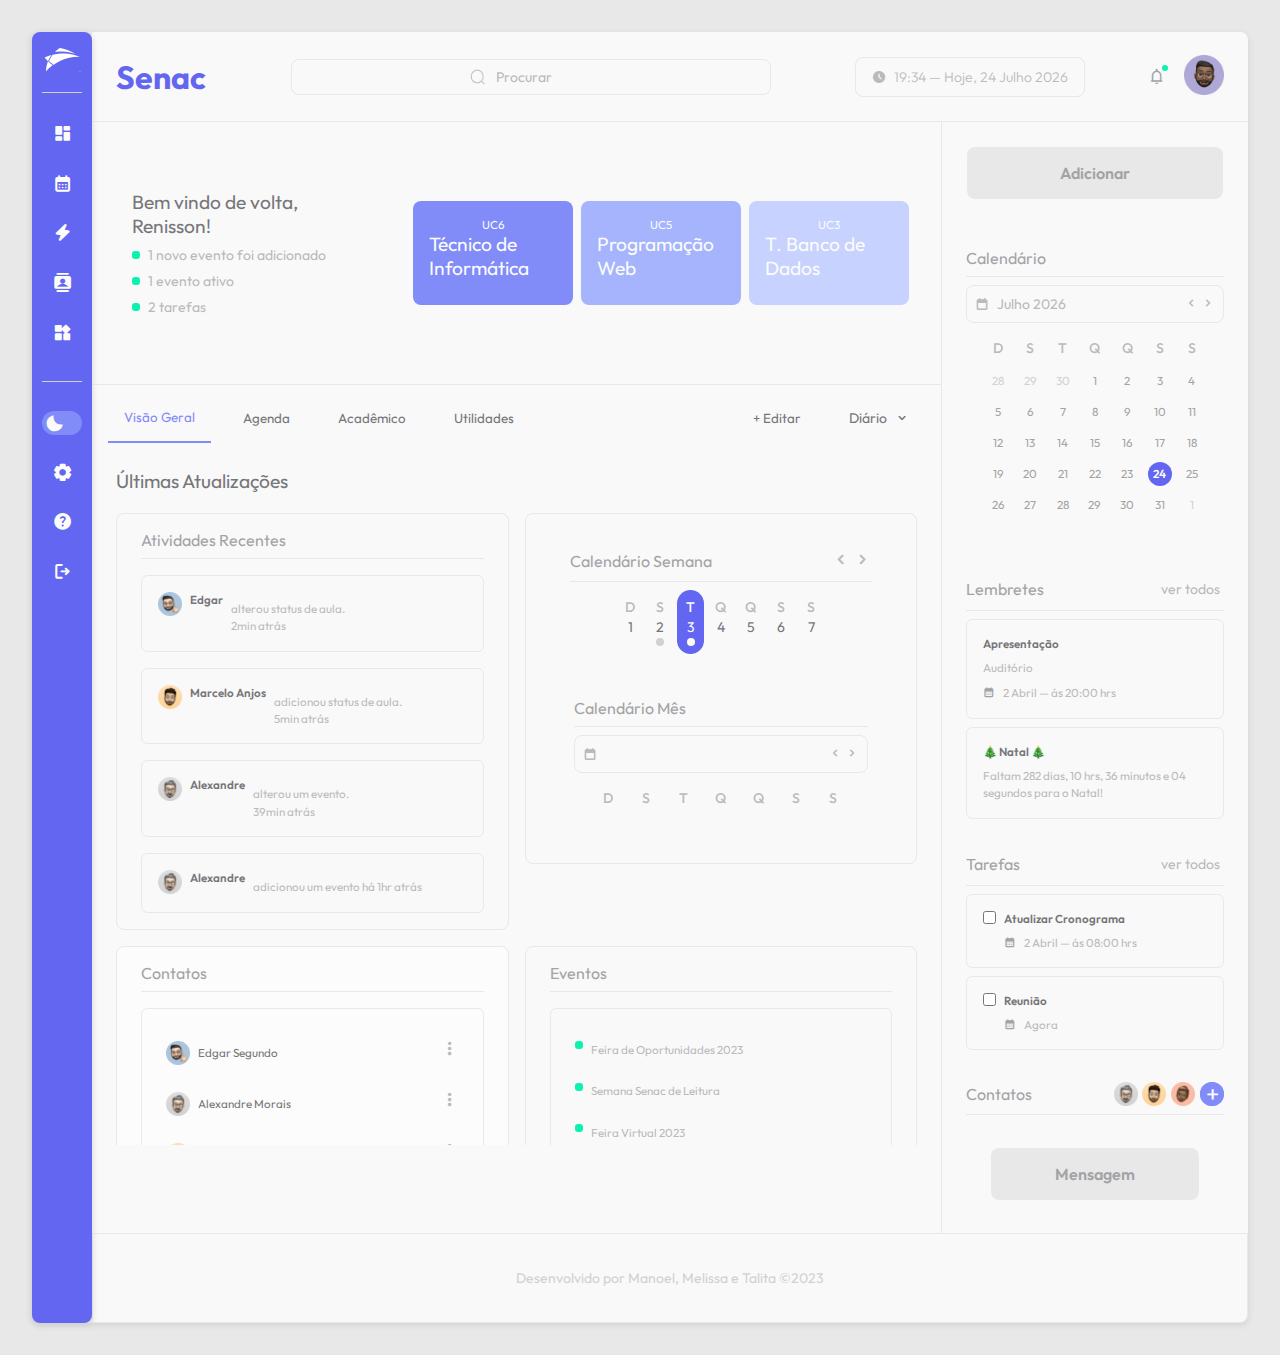
==== index.html @ e56a708b "starting media queries" ====
<!DOCTYPE html>
<html lang="pt-br">
<head>
    <meta charset="UTF-8">
    <meta http-equiv="X-UA-Compatible" content="IE=edge">
    <meta name="viewport" content="width=device-width, initial-scale=1.0">
    <!---------------------- MATERIAL ICONS GOOGLE ---------------------->
    <link rel="stylesheet" href="https://fonts.googleapis.com/css2?family=Material+Symbols+Rounded:opsz,wght,FILL,GRAD@20..48,100..700,0..1,-50..200" />
    <link rel="stylesheet" href="./assets/css/style.css">
    <title>Dashboard</title>
</head>
<body>
    <div id="app">
        <!-------------------------- SIDE BAR DA DIREITA -------------------------->
        <nav class="sidebar" id="sidebar">
            <div class="img" href="./index.html">
                <img src="./assets/img/brand-logo.png" alt="brand" class="brand">
                <img src="assets/img/avatar.png" alt="avatar" class="avatar">
            </div>
            <div class="sidebar__menu" id="sidebar-active">
                <button class="menu__link active">
                    <span class="material-symbols-rounded">dashboard</span>
                    <span>Dashboard</span>
                </button>
                <button class="menu__link">
                    <span class="material-symbols-rounded">calendar_month</span>
                    <span>Agenda</span>
                </button>
                <button class="menu__link">
                    <span class="material-symbols-rounded">electric_bolt</span>
                    <span>Atividades</span>
                </button>
                <button class="menu__link">
                    <span class="material-symbols-rounded">contacts</span>
                    <span>Contatos</span>
                </button>
                <button class="menu__link">
                    <span class="material-symbols-rounded">widgets</span>
                    <span>Utilidades</span>
                </button>
            </div>
            <div class="sidebar__menu">
                <button class="menu__link" id="theme">
                    <div class="toggle__container" id="switch">
                        <div class="toggle__switch">
                            <span class="material-symbols-rounded" id="theme-icon">clear_night</span>
                        </div>
                    </div>
                    <span id="theme-description">Tema Escuro</span>
                </button>
                <button class="menu__link" id="config">
                    <span class="material-symbols-rounded">settings</span>
                    <span>Configurações</span>
                </button>
                <div class="config__dropdown" id="config__dropdown">
                    <button class="dropdown__btn">
                        <span class="material-symbols-rounded">
                            chevron_right
                        </span>
                        Perfil
                    </button>
                    <button class="dropdown__btn">
                        <span class="material-symbols-rounded">
                            chevron_right
                        </span>
                        Conta
                    </button>
                    <button class="dropdown__btn">
                        <span class="material-symbols-rounded">
                            chevron_right
                        </span>
                        Termos
                    </button>
                </div>
                <button class="menu__link" id="support">
                    <span class="material-symbols-rounded">help</span>
                    <span>Suporte</span>
                </button>
                <div class="support__dropdown" id="support__dropdown">
                    <button class="dropdown__btn">
                        <span class="material-symbols-rounded">
                            chevron_right
                        </span>
                        Sobre
                    </button>
                    <button class="dropdown__btn">
                        <span class="material-symbols-rounded">
                            chevron_right
                        </span>
                        Ajuda
                    </button>
                    <button class="dropdown__btn">
                        <span class="material-symbols-rounded">
                            chevron_right
                        </span>
                        Feedback
                    </button>
                </div>
                <button class="menu__link">
                    <span class="material-symbols-rounded">logout</span>
                    <span>Sair</span>
                </button>
            </div>
            <div class="carousel">
                <img src="./assets/img/publi0.jpg" alt="..." id="slider" class="ads">
                <div class="pagination">
                    <div class="pagination__dots active"></div>
                    <div class="pagination__dots"></div>
                    <div class="pagination__dots"></div>
                </div>
            </div>
        </nav>
        <main class="main__container">
            <!-------------------------- TOPBAR / BARRA DE PESQUISA -------------------------->
            <div class="top__bar">
                <h1 class="brand__wordmark">Senac</h1>
                <div class="search">
                    <img src="./assets/img/i-search.png" class="search__ico">
                    <input type="search" id="search" placeholder="Procurar">
                </div>
                <div class="date">
                    <span class="material-symbols-rounded time__ico">
                        schedule
                    </span>
                    <p class="time" id="time">
                        <!-- JS ESCREVE A DATA AUTOMATICAMENTE -->
                    </p>
                </div>
                <div class="user__nav">
                    <div class="notifications" id="notifications">
                        <span class="material-symbols-rounded no-fill">
                            notifications
                        </span>
                        <div class="dropdown" id="notifications__dropdown">
                            <button class="dropdown__btn">notificação</button>
                            <button class="dropdown__btn">notificação</button>
                            <button class="dropdown__btn">notificação</button>
                            <button class="dropdown__btn__cta">Ver Mais</button>
                        </div>
                        <span class="status" id="notifications__status"></span>
                    </div>
                    <div class="profile__sm" id="profile">
                        <img src="./assets/img/avatar.png" class="avatar__sm">
                        <div class="dropdown" id="profile__dropdown">
                            <button class="dropdown__btn">Meu Perfil</button>
                            <button class="dropdown__btn">Meus Contatos</button>
                            <button class="dropdown__btn">Lixeira</button>
                            <button class="dropdown__btn">Ajustes</button>
                        </div>
                    </div>
                </div>
            </div>
            <!-------------------------- HERO E WORKSTATION-------------------------->
            <div class="station__container">
                <div class="station__wrapper">
                    <div class="hero">
                        <div class="updates">
                            <h3>Bem vindo de volta, Renisson!</h3>
                            <span class="updates__label">
                                <div class="bullet__point"></div>
                                <p>1 novo evento foi adicionado</p>
                            </span>
                            <span class="updates__label">
                                <div class="bullet__point"></div>
                                <p>1 evento ativo</p>
                            </span>
                            <span class="updates__label">
                                <div class="bullet__point"></div>
                                <p>2 tarefas</p>
                            </span>
                        </div>
                        <div class="tabs" id="tabs">
                            <button class="tab__1">
                                <p>UC6</p>
                                <h3>Técnico de Informática</h3>
                            </button>
                            <button class="tab__2">
                                <p>UC5</p>
                                <h3>Programação Web</h3>
                            </button>
                            <button class="tab__3">
                                <p>UC3</p>
                                <h3>T. Banco de Dados</h3>
                            </button>
                        </div>
                    </div>
                    <div class="station__header">
                        <div class="station__workbar">
                            <div class="station__tabs" id="station-tabs">
                                <button class="station__tab active" onclick="switchScreen('overview')">
                                    <span>Visão Geral</span>
                                </button>
                                <button class="station__tab" onclick="aulasDoDia(new Date().getDate())">
                                    <span>Agenda</span>
                                </button>
                                <button class="station__tab" onclick="switchScreen('scholar')">
                                    <span>Acadêmico</span>
                                </button>
                                <button class="station__tab" onclick="switchScreen('tools')">
                                    <span>Utilidades</span>
                                </button>
                            </div>
                            <div class="station__tabs">
                                <button class="station__tab" onclick="professorOn.editar()">
                                    <span>+ Editar</span>
                                </button>
                                <div id="view">
                                    <button class="station__tab">
                                        <span>
                                            Diário
                                            <span class="material-symbols-rounded">
                                                keyboard_arrow_down
                                            </span>
                                        </span>
                                    </button>
                                    <div class="dropdown" id="view__dropdown">
                                        <button class="dropdown__btn">
                                            Semana
                                        </button>
                                        <button class="dropdown__btn">
                                            Mês
                                        </button>
                                    </div>
                                </div>
                            </div>
                        </div>
                    </div>
                    <div class="station__content" id="station-content">
                        <!-- AQUI VAI FUNCIONAR AS PÁGINAS -->
                    </div>
                </div>
                <!-- -----------------------------FOCUS BAR---------------------------- -->
                <div class="focus__bar">
                    <span class="card__btn">
                        <button>Adicionar</button>
                    </span>
                    <div class="card">
                        <div class="card__title">
                            <h4>Calendário</h4>
                        </div>
                        <div class="calendar__wrapper">
                            <div class="calendar__nav">
                                <div class="current__date__group">
                                    <span class="material-symbols-rounded">
                                        calendar_today
                                    </span>
                                    <p class="current-date"></p>
                                </div>
                                <div class="nav__ico__wrapper">
                                    <span id="prev" class="material-symbols-rounded">chevron_left</span>
                                    <span id="next" class="material-symbols-rounded">chevron_right</span>
                                </div>
                            </div>
                            <div class="calendar">
                                <ul class="calendar__weeks">
                                    <li>D</li>
                                    <li>S</li>
                                    <li>T</li>
                                    <li>Q</li>
                                    <li>Q</li>
                                    <li>S</li>
                                    <li>S</li>
                                </ul>
                                <ul class="calendar__days"></ul>
                            </div>
                        </div>
                    </div>
                    <div class="card">
                        <div class="card__title">
                            <h4>Lembretes</h4>
                            <div class="edit__card">
                                <p>ver todos</p>
                            </div>
                        </div>
                        <div class="card__sticky">
                            <div class="description">
                                <p class="reminder__title">
                                    Apresentação
                                </p>
                                <p class="reminder__details">
                                    Auditório
                                </p>
                                <p class="reminder__details">
                                    <span class="material-symbols-rounded agenda">
                                        calendar_month
                                    </span>
                                    2 Abril — ás 20:00 hrs
                                </p>
                            </div>
                        </div>
                        <div class="card__sticky">
                            <div class="description">
                                <p class="reminder__title">
                                    &#127876; Natal &#127876;
                                </p>
                                <p class="reminder__details">
                                    Faltam 282 dias, 10 hrs, 36 minutos e 04 segundos para o Natal!
                                </p>
                            </div>
                        </div>
                    </div>
                    <div class="card">
                        <div class="card__title">
                            <h4>Tarefas</h4>
                            <div class="edit__card">
                                <p>ver todos</p>
                            </div>
                        </div>
                        <div class="card__sticky">
                            <input type="checkbox" class="checkbox">
                            <div class="description">
                                <p class="reminder__title">
                                    Atualizar Cronograma
                                </p>
                                <p class="reminder__details">
                                    <span class="material-symbols-rounded agenda">
                                        calendar_month
                                    </span>
                                    2 Abril — ás 08:00 hrs
                                </p>
                            </div>
                        </div>
                        <div class="card__sticky">
                            <input type="checkbox" class="checkbox">
                            <div class="description">
                                <p class="reminder__title">
                                    Reunião
                                </p>
                                <p class="reminder__details">
                                    <span class="material-symbols-rounded agenda">
                                        calendar_month
                                    </span>
                                    Agora
                                </p>
                            </div>
                        </div>
                    </div>
                    <div class="card">
                        <div class="card__title">
                            <h4>Contatos</h4>
                            <div class="contacts__mini">
                                <img src="./assets/img/avatar-2.png" alt="">
                                <img src="./assets/img/avatar-6.png" alt="">
                                <img src="./assets/img/avatar-7.png" alt="">
                                <button class="add__contacts">
                                    <span class="material-symbols-rounded">
                                        add
                                    </span>
                                </button>
                            </div>
                        </div>
                        <span class="card__btn">
                            <button>Mensagem</button>
                        </span>
                    </div>
                </div>
            </div>
            <footer class="footer">
                <p class="footer__label">
                    Desenvolvido por Manoel, Melissa e Talita ©2023
                </p>
            </footer>
        </main>
    </div>
    <script src="assets/js/main.js"></script>
</body>
</html>
---- assets/css/style.css ----
@import url('https://fonts.googleapis.com/css2?family=Outfit:wght@300;400;500;600;700&display=swap');

:root{
    /* COLOR STYLES  ~ Tailwind Indigo*/
    --primary-90: #312e81;
    --primary-80: #3730a3;
    --primary-70: #4338ca;
    --primary-60: #4f46e5;
    --primary-50: #6366f1; /*primary*/
    --primary-40: #818cf8;
    --primary-30: #a5b4fc;
    --primary-20: #c7d2fe;
    --primary-10: #e0e7ff;
    
    --secondary-50: #D64A52;
    --secondary-40: #ED6B4F;
    --secondary-30: #F18B52; /*secondary*/
    --secondary-20: #F6BC91;
    --secondary-10: #FEE2C2;

    --gray-100: #1A1A1F;
    --gray-90: #313135;
    --gray-80: #48484C;
    --gray-70: #5F5F62;
    --gray-60: #767679;
    --gray-50: #8D8D8F;
    --gray-40: #A3A3A5;
    --gray-30: #BABABC;
    --gray-20: #D1D1D2;
    --gray-10: #E8E8E9;
    --gray-5: #F9F9F9;
    --gray-0: #FBFCFB;

    --ui-green: #0AF2AD;
    --ui-red: #FB7185;
    --ui-blue: #91E4DA;
    --ui-yellow:#FFE6A7;

    /* TYPOGRAPHY */
    --ff: 'Outfit', sans-serif;

    --size-bgx: 2rem;
    --size-bg: 1.8rem;
    --size-md: 1.2rem;
    --size-nm: 1rem;
    --size-sm: .875rem;
    --size-smx: .725rem;
    
    --bold: 700;
    --semibold: 600;
    --medium: 500;
    --regular: 400;
    --lighter: 300;

    /* SPACING */
    --p2: .1rem;
    --p4: .25rem;
    --p8: .5rem;
    --p12: .75rem;
    --p16: 1rem;
    --p20: 1.25rem;
    --p24: 1.5rem;
    --p64: 4rem;

    /* BORDER RADIUS */
    --rounded3: .2rem;
    --rounded6: .4rem;
    --rounded8: .5rem;
    --rounded16: 1rem; 

    /* EFFECTS SHADOW */
    --shadow-dark: 0px 2px 6px var(--gray-20);
    --shadow-indigo: 2px 4px 20px var(--primary-10);

}

*{
    margin: 0;
    padding: 0;
    box-sizing: border-box;
    font-family: var(--ff);
    color: var(--gray-40);
}

html{
    scroll-behavior: smooth;
    text-rendering: optimizeLegibility;
    -webkit-font-smoothing: antialiased;
}

/* DARK THEME */

body .dark-theme{

    --primary-10: #D1D7EE;
    --primary-20: #c3d4f8;
    --primary-30: #babbf5;
    --primary-40: #b9aceb;
    --primary-50: #7375f2; /*primary*/
    --primary-60: #9294f5;
    --primary-70: #a5b4fc;
    --primary-80: #c7d2fe;
    --primary-90: #e0e7ff;
    
    --gray-100: #e0e7ff;
    --gray-90: #D1D7EE;
    --gray-80: #BEC4DA;
    --gray-70: #AEB4C8;
    --gray-60: #c5c8d6;
    --gray-50: #8B90A3;
    --gray-40: #9da1b3;
    --gray-30: #9d9ea7;
    --gray-20: #626570;
    --gray-10: #444755;
    --gray-5: #343643;
    --gray-0: #30313d;

    --shadow-dark: 0px 2px 8px var(--gray-0);
    --shadow-indigo: 2px 4px 20px #372272;
}

.dark-theme .menu__link span{
    color: var(--gray-100);
}

::-webkit-scrollbar{
    display: block;
    width: .5rem;
    height: .5rem;
    background-color: transparent;
    border-radius: 1rem;
}

::-webkit-scrollbar-thumb{
    background-color: var(--gray-30);
    border-radius: 1rem;
}

::-webkit-scrollbar-corner{
    background-color: transparent;
}

body{
    background-color: var(--gray-10);
}

a{
    text-decoration: none;
}

button:focus{
    outline: 4px solid var(--gray-10);
}

#app{
    display: grid;
    grid-template-columns: 3.75rem auto;
    margin: 2rem;
    min-height: 100vh;
    border-radius: var(--rounded8);
    box-shadow: var(--shadow-dark);
    transition: grid-template-columns .5s ease-in-out;
}

.sidebar{
    display: flex;
    flex-direction: column;
    align-items: center;
    gap: .5rem;
    padding: var(--p8);
    border-radius: var(--rounded8);
    background-color: var(--primary-50);
    box-shadow: var(--shadow-dark);
    overflow-x: hidden;
    z-index: 9;
}

.material-symbols-rounded {
    font-size: var(--size-md);
    font-variation-settings:
    'FILL' 1,
    'wght' 400,
    'GRAD' 200,
    'opsz' 20
}

.no-fill{
    font-variation-settings:
    'FILL' 0;
}

.status{
    position: absolute;
    right: 0;
    top: 0;
    width: 6px;
    height: 6px;
    background-color: var(--ui-green);
    border-radius: 50%;
}

.dropdown{
    display: none;
    position: absolute;
    padding: .5rem;
    width: 7rem;
    bottom: -12rem;
    right: 0;
    gap: .5rem;
    background-color: var(--gray-0);
    border: 1px solid var(--gray-20);
    border-radius: var(--rounded3);
}

.dropdown__btn{
    display: flex;
    align-items: center;
    padding: .5rem 1rem;
    gap: .5rem;
    color: var(--gray-20);
    border: none;
    background-color: var(--gray-0);
    border-radius: var(--rounded6);
    cursor: pointer;
}

.dropdown__btn span{
    color: var(--gray-20);
}

.dropdown__btn:hover span{
    color: var(--gray-50);
}

.dropdown__btn:hover{
    color: var(--gray-50);
    background-color: var(--gray-5);
}

.profile__sm{
    position: relative;
}

.notifications .dropdown, 
.profile__sm #profile__dropdown {
    flex-direction: column;
    align-items: center;
    justify-content: center;
    width: 7rem;
}

.config__dropdown,
.support__dropdown{
    display: none;
    flex-direction: column;
    justify-content: center;
    gap: .5rem;
}

.sidebar__menu{
    display: flex;
    flex-direction: column;
    align-items: center;
    padding: var(--p16) 0;
    width: 2.5rem;
    border-top: 1px solid var(--gray-20);
}

.menu__link{
    display: flex;
    align-items: center;
    gap: .9rem;
    margin: .3rem;
    padding: var(--p16);
    height: 2.5rem;
    background-color: var(--primary-50);
    border: none;
    cursor: pointer;
}

.menu__link:hover{
    color: var(--primary-50);
    background-color: var(--primary-10);
}

.menu__link:focus{
    outline: none;
    transform: scale(1.05);
}

.menu__link span{
    color: var(--gray-0);
    transition: .2s;
}

.menu__link span:nth-child(2){
    display: none;
    font-size: 1rem;
}

/* -------------------------------- MENU NAV EXPAND -------------------------------- */

@keyframes display {
    from{
        opacity: 0;
    }
    to{
        opacity: 1;
    }
}

.sidebar:hover{
    padding: var(--p24) 0;
    color: var(--gray-60);
    background-color: var(--gray-0);
    border: 1px solid var(--gray-20);
}

.sidebar:hover img:nth-child(1),
.sidebar .img img:nth-child(2){
    display: none;
}

.sidebar:hover .img img:nth-child(2){
    display: block;
    width: 5rem;
    border-radius: 50%;
}

.img .avatar:hover,
#profile .avatar__sm:hover{
    border: 4px solid var(--gray-10);
    border-radius: 50%;
    opacity: .9;
    cursor: pointer;
}

.sidebar:hover .sidebar__menu{
    align-self: start;
    width: 100%;
    border-top: 1px solid var(--gray-10);
}

.sidebar:hover .sidebar__menu .menu__link{
    width: 100%;
    padding-left: var(--p24);
    border-left: 4px solid transparent;
    background-color: var(--gray-0);
}

.sidebar:hover .menu__link span{
    color: var(--gray-50);
}

.sidebar:hover .sidebar__menu .menu__link:hover span{
    color: var(--primary-50);
}

.sidebar:hover .sidebar__menu .active{
    border-left: 4px solid var(--primary-50);  
    background-color: var(--primary-10);
}

.sidebar:hover .sidebar__menu .active span{
    color: var(--primary-50);
}

.sidebar:hover span:nth-child(2),
.sidebar:hover .carousel,
.sidebar:hover .carousel .ads{
    display: block;
    animation: display 2s;
    cursor: pointer;
}

.sidebar:hover .toggle__container{
    background-color: var(--primary-10);
}

.toggle__container{
    display: flex;
    align-items: center;
    justify-content: start;
    width: 2.5rem;
    height: 1.5rem;
    background-color: var(--primary-40);
    border-radius: var(--rounded16);
}

.toggle__switch{
    display: flex;
    align-items: center;
    justify-content: start;
    height: 1.5rem;
    width: 1.5rem;
    padding: .1rem;
    border-radius: 50%;
}

.carousel{
    display: none;
    position: relative;
}

.ads{
    width: 9rem;
    border-radius: var(--rounded8);
}

.pagination{
    position: absolute;
    display: flex;
    justify-content: space-around;
    align-items: center;
    width: 2.5rem;
    height: .5rem;
    border-radius: .5rem;
    left: 50%;
    bottom: .5rem;
    transform: translateX(-20px);
}

.pagination__dots{
    width: .5rem;
    height: .5rem;
    border-radius: 50%;
    background-color: #ffffffc4;
    transition: .5s ease;
}    

.pagination .active{
    width: 1rem;
    background-color: #FFF;
    border-radius: 1rem;
}

/*----------------------------- O MAIN CONTAINER COMEÇA AQUI ------------------------------*/
.main__container{
    display: grid;
    grid-template-rows: 90px auto 90px;
    grid-column: 2/3;
    min-height: 100vh;
}

/*----------------------------- TOPBAR / BARRA DE PESQUISA -----------------------------------*/
.top__bar{
    display: flex;
    align-items: center;
    justify-content: space-between;
    padding-inline: var(--p24);
    border-bottom: 1px solid var(--gray-10);
    border-radius: 0 .5rem 0 0;
    background-color: var(--gray-5);
}

.brand__wordmark{
    font-size: var(--size-bgx);
    font-weight: var(--bold);
    color: var(--primary-50);
}

.search{
    padding-inline: var(--p24);
    position: relative;
}

.search__ico{
    width: 16px;
    height: 16px;
    position: absolute;
    top: 50%;
    left: 40%;
    transform: translate(-8px, -8px);
}

#search{
    min-width: 30rem;
    padding: .5rem;
    text-align: center;
    font-size: var(--size-sm);
    color: var(--gray-30);
    background-color: var(--gray-5);
    border: 1px solid var(--gray-10);
    border-radius: var(--rounded8);
    transition: width .2s;
}

#search:focus{
    outline: none;
    border: 4px solid var(--gray-10);
    background-color: var(--gray-5);
}

input::placeholder{
    color: var(--gray-30);
}

.date{
    display: flex;
    align-items: center;
    height: 2.5rem;
    padding-inline: var(--p16);
    gap: .5rem;
    font-size: var(--size-sm);
    background-color: var(--gray-5);
    border: 1px solid var(--gray-10);
    border-radius: var(--rounded8);
}

#time,
.time__ico{
    font-size: var(--size-sm);
    font-weight: var(--lighter);
    color: var(--gray-30);
}

.user__nav{
    display: flex;
    align-items: center;
    gap: 1rem;
}

.notifications{
    position: relative;
    display: flex;
    align-items: center;
    padding: var(--p2);
    border-radius: 50%;
}

.notifications:hover{
    background-color: var(--gray-10);
    cursor: pointer;
}

.avatar__sm{
    position: relative;
    width: 40px;
    cursor: pointer;
}

/*------------------------ AQUI COMEÇA A AREA DE TRABALHO ---------------------------*/


.station__container{
    display: grid;
    grid-template-columns: 4fr 1fr;
    background-color: var(--gray-5);
}

.station__content{
    max-height: 700px;
    overflow: scroll;
    overflow-x: hidden;
}

.station__wrapper{
    display: grid;
    grid-template-rows: 1fr 60px 3fr;
    background-color: var(--gray-5);
}

.hero{
    display: flex;
    align-items: center;
    justify-content: space-between;
    padding-inline: 1rem;
    border-bottom: 1px solid var(--gray-10);
}

.updates{
    display: flex;
    flex-direction: column;
    align-items: flex-start;
    padding: var(--p24);
    gap: .5rem;
}

.updates h3{
    font-size: var(--size-md);
    font-weight: var(--regular);
    color: var(--gray-60);
}

.updates p{
    font-size: var(--size-sm);
    font-weight: var(--regular);
    color: var(--gray-30);
}

.updates__label{
    display: flex;
    align-items: center;
    gap: .5rem;
    color: var(--gray-10);
}

.bullet__point{
    width: 8px;
    height: 8px;
    background-color: var(--ui-green);
    border-radius: var(--rounded3);
}

.tabs{
    display: flex;
    flex-direction: row;
    gap: .5rem;
    padding-inline: 1rem;
}

.tabs p{
    text-transform: uppercase;
    font-size: var(--size-smx);
    font-weight: var(--regular);
    color: var(--gray-0);
}

.tabs h3{
    font-size: var(--size-md);
    font-weight: var(--regular);
    color: var(--gray-0);
    text-align: left;
}

.tab__1{
    background-color: var(--primary-40);
}

.tab__2{
    background-color: var(--primary-30);
}

.tab__3{
    background-color: var(--primary-20);
}

.tab__1,
.tab__2, 
.tab__3{
    display: flex;
    flex-direction: column;
    justify-content: start;
    width: 10rem;
    height: 6.5rem;
    padding: var(--p16);
    border: none;
    border-radius: var(--rounded8);
    transition: transform .2s ease-in-out;
    cursor: pointer;
}

.tab__1:hover,
.tab__2:hover, 
.tab__3:hover{
    transform: scale(1.03);
}

/* ------------------------------WORKSTATION FLEXÍVEL-------------------------------
.station__content{

}
*/
/* ------------------------------FOCUS BAR-------------------------------*/
.focus__bar{
    display: flex;
    flex-direction: column;
    align-items: center;
    width: 100%;
    gap: 1rem;
    border-left: 1px solid var(--gray-10);
}

.card{
    display: flex;
    align-items: center;
    flex-direction: column;
    width: 100%;
    height: max-content;
    padding: var(--p8) var(--p24);
    gap: .5rem;
    border-radius: var(--rounded8);
    transition: .2s ease;
}

.card:hover{
    background-color: var(--gray-0);
    box-shadow: var(--shadow-dark);
    transform: scaleY(1.01);
}

.card__title{
    display: flex;
    align-items: center;
    justify-content: space-between;
    gap: 4rem;
    width: 100%;
    padding-bottom: var(--p8);
    border-bottom: 1px solid var(--gray-10);
} 

.card__title h4{
    font-size: var(--size-nm);
    font-weight: var(--regular);
    color: var(--gray-40);
}

.card__title h5{
    font-size: var(--size-sm);
    font-weight: var(--medium);
    color: var(--gray-40);
}

.edit__card{
    display: flex;
    align-items: center;
    gap: .5rem;
    cursor: pointer;
}

.edit__card p{
    padding: var(--p4);
    font-size: var(--size-sm);
    font-weight: var(--regular);
    color: var(--gray-30);
    border-radius: var(--rounded3);
    transition: .5s ease;
}

.edit__card:hover p{
    color: var(--gray-60);
    background-color: var(--gray-5);
}


.dropdown__btn__cta{
    padding: .5rem 1rem;
    text-align: center;
    color: var(--gray-30);
    background-color: var(--gray-0);
    border: 1px solid var(--gray-10);
    border-radius: var(--rounded6);
    cursor: pointer;
}

.dropdown__btn__cta:hover{
    font-weight: var(--size-md);
    color: var(--gray-5);
    background-color: var(--primary-40);
    border: none;
}

.card__btn{
    width: 100%;
    padding: 1.5rem;
    text-align: center;
    color: var(--gray-40);
    border: 1px solid var(--gray-5);
    border-radius: var(--rounded6);
    cursor: pointer;
}

.card__btn button{
    width: 100%;
    padding: var(--p16) var(--p64);
    font-size: var(--size-nm);
    font-weight: var(--semibold);
    color: var(--gray-40);
    border: none;
    border-radius: var(--rounded8);
    background-color: var(--gray-10);
    cursor: pointer;
}

.card__btn button:hover{
    color: var(--gray-0);
    background-color: var(--primary-40);
    box-shadow: var(--shadow-indigo);
}

.card__contact__btn{
    width: 100%;
    text-align: center;
    padding: 2rem 0rem;
}

.card__contact__btn button{
    width: 100%;
    padding: var(--p16) var(--p24);
    font-size: var(--size-nm);
    font-weight: var(--semibold);
    color: var(--primary-40);
    border: 2px solid var(--primary-40);
    border-radius: var(--rounded8);
    background-color: transparent;
    cursor: pointer;
}

.card__contact__btn button:hover{
    color: var(--gray-0);
    background-color: var(--primary-40);
    box-shadow: var(--shadow-indigo);
}

.contacts__mini{
    display:flex;
    gap: .3rem;
}

.contacts__mini img{
    height: 24px;
}

.add__contacts,
.add__contacts span{
    display: flex;
    align-items: center;
    justify-content: center;
    width: 24px;
    height: 24px;
    color: var(--gray-0);
    background-color: var(--primary-40);
    border-radius: var(--rounded16);
    border: none;
    cursor: pointer;
}

.add__contacts span:hover{
    background-color: var(--primary-50);
    box-shadow: var(--shadow-indigo);
}


.edit__ico{
    color: var(--gray-30);
    cursor: pointer;
}

.volume__ico{
    padding: var(--p4);
    color: var(--primary-30);
    border: 1px solid var(--primary-30);
    border-radius: var(--rounded3);
}

.card__sticky{
    display: flex;
    align-items: start;
    padding: var(--p16);
    gap: .5rem;
    width: 100%;
    font-size: var(--size-smx);
    color: var(--gray-30);
    border: 1px solid var(--gray-10);
    border-radius: var(--rounded6);
}


.card__sticky img{
    height: 24px;
    width: 24px;
}

.description{
    font-size: var(--size-smx);
}

.events__details{
    display: flex;
    align-items: center;
    gap: .5rem;
    color: var(--gray-0);
}

.reminder__title{
    font-weight: var(--semibold);
    color: var(--gray-60);
}

.reminder__details{
    display: flex;
    align-items: center;
    padding-top: var(--p8);
    gap: .5rem;
    line-height: 150%;
    font-size: var(--size-smx);
    color: var(--gray-30);
}

.reminder__details .agenda{
    font-size: var(--size-smx);
    color: var(--gray-40);
}

.bullet__point__task{
    background-color: var(--ui-green);
}

/* ------------------------------FOOTER-------------------------------*/
.footer__label{
    font-size: var(--size-sm);
    font-weight: var(--size-nm);
    color: var(--gray-20);
}

.footer{
    display: flex;
    align-items: center;
    justify-content: center;
    background-color: var(--gray-5);
    border: 1px solid var(--gray-10);
    border-radius: 0 0 .5rem 0;
}

/*--------------------------WORKSTATION CONTENT ------------------------------*/
.station__content{
    margin-inline: auto;
    padding: var(--p24);
    width: 100%;
}

.station__workbar{
    display: flex;
    align-items: center;
    justify-content: space-between;
}

.station__tabs{
    display: flex;
    padding-inline: var(--p16);
    gap: 1rem;
}

.station__tab{
    padding: 1rem 0;
    background-color: transparent;
    border: none;
}

.station__tab:focus{
    outline: none;
    border-bottom: 2px solid var(--primary-30);
}

.station__tab span{
    color: var(--gray-60);
    padding: .5rem 1rem;
    border-radius: var(--rounded3);
    cursor: pointer;
}

.station__tab:hover span{
    color: var(--primary-40);
    background-color: var(--gray-10);
}

.station__tabs .active{
    border-bottom: 2px solid var(--primary-40);
}

.station__tabs .active span{
    color: var(--primary-40);
}

#view{
    position: relative;
}

#view span{
    display: flex;
    align-items: center;
    padding: .5rem 1rem;
    gap: .5rem;
    font-size: var(--size-sm);
}

#view span span{
    padding: 0;
}

#view__dropdown{
    position: absolute;
    display: none;
    flex-direction: column;
    align-items: start;
    bottom: -5rem;
    border-radius: var(--rounded3);
}

#view__dropdown button{
    width: 100%;
    border-radius: var(--rounded3);
}

#view__dropdown button:hover{
    background-color: var(--gray-5);
}

/*--------------------------WORKSTATION CONTENT - AGENDA ------------------------------*/

.agenda__container{
    display: flex;
    flex-direction: column;
    padding: .5rem;
    gap: .5rem;
}

.agenda__row{
    display: grid;
    grid-template-columns: repeat(3, 1fr) 2fr repeat(3, 1fr);
    column-gap: 1rem;
    padding: 1rem 0;
    border-bottom: 1px solid var(--gray-10);
}

.agenda__row div,
.agenda__row input{
    padding: .5rem 0 .5rem .5rem;
}

.agenda__row input{
    border: 1px solid var(--gray-40);
    border-radius: var(--rounded8);
    max-width: 10rem;
}

.agenda__row input:focus{
    border: 1px solid var(--primary-40);
    outline: 4px solid var(--gray-10);
}

.content__header{
    padding-bottom: var(--p20);
    font-size: var(--size-md);
    font-weight: var(--regular);
    color: var(--gray-60);
}

.agenda__label{
    font-size: var(--size-sm);
    font-weight: var(--regular);
    color: var(--gray-60);
}

.agenda__data div{
    font-size: var(--size-sm);
    font-weight: var(--regular);
    overflow: wrap;
    color: var(--gray-60);
}

.agenda__status{
    padding: var(--p2) var(--p4);
    font-size: var(--size-smx);
    border-radius: var(--rounded8);
}

.status__cancelada{
    background-color: var(--gray-10);
    color: var(--gray-40);
}

.status__pendente{
    background-color: #fb71863a;
    color: var(--ui-red);
}

.status__concluido{
    color: var(--ui-green);
    background-color:#0af2ac13;
}

.status__em_progresso{
    color: var(--secondary-30);
    background-color: #f18c5228;
}

.reminder__label__red{
    padding: var(--p2) var(--p4);
    font-size: var(--size-smx);
    color: var(--ui-red);
    background-color: #fb71863a;
    border-radius: var(--rounded8);
}

.reminder__label__orange{
    padding: var(--p2) var(--p4);
    font-size: var(--size-smx);
    color: var(--secondary-30);
    background-color: #f18c5228;
    border-radius: var(--rounded8);
}

.reminder__label__green{
    padding: var(--p2) var(--p4);
    font-size: var(--size-smx);
    color: var(--ui-green);
    background-color:#0af2ac13;
    border-radius: var(--rounded8);
}

/*--------------------------WORKSTATION CONTENT - ACADÊMICO ------------------------------*/
.scholar__content{
    grid-row: 3/3;
    display: flex;
    align-items: start;
    width: 100%;
    height: max-content;
    padding: var(--p8) var(--p24);
    gap: .5rem;
    border-radius: var(--rounded8);
}
    
/*--------------------------WORKSTATION CONTENT - FERRAMENTAS ------------------------------*/

.tools__content{
    display: flex;
    grid-row: 2/1;
    grid-column: 2/1;
    align-items: start;
    width: 100%;
    height: max-content;
    padding: var(--p8) var(--p24);
    gap: 1rem;
    border-radius: var(--rounded8);
}
    
.kanban__wrapper{
    display: flex;
    gap: 1rem;
}

.card__wrapper{
    display: flex;
    align-items: start;
    flex-direction: column;
    width: 100%;
    height: max-content;
    padding: var(--p16) var(--p24);
    gap: 1rem;
    border: 1px solid var(--gray-10);
    border-radius: var(--rounded8);
}

.card__wrapper:hover{
    background-color: var(--gray-0);
    box-shadow: var(--shadow-dark);
}
    
/*--------------------------------- WORKSTATION - VISAO GERAL ------------------------------*/

.overview__content{
    display: grid;
    grid-template-columns: repeat(2, 1fr);
    gap: 1rem;
}

.events__description{
    display: flex;
    align-items: center;
    padding: var(--p8);
    gap: .5rem;
    border-radius: var(--rounded3);
}

.events__description:hover{
    background-color: var(--gray-5);
    cursor: pointer;
}

.events__mini__1 img{
    width: 80px;
    height: 80px;
}
.events__mini__2 img{
    width: 56px;
    height: 56px;
}

.calendar__wrapper{
    width: 100%;
}

.calendar__nav{
    display: flex;
    justify-content: space-between;
    padding: var(--p8);
    border: 1px solid var(--gray-10);
    border-radius: var(--rounded8);
}

.current__date__group{
    display: flex;
    align-items: center;
    gap: .5rem;
}

.calendar__nav .current-date{
    font-size: var(--size-sm);
    font-weight: var(--regular);
    color: var(--gray-30);
}

.calendar__nav span,
.nav__icons__wrapper span{
    text-align: center;
    color: var(--gray-30);
    font-size: var(--size-sm);
    cursor: pointer;
}

.nav__icons__wrapper span:hover{
    background: var(--gray-60);
}

.calendar{
    padding: var(--p16);
}

.calendar ul{
    display: flex;
    list-style: none;
    flex-wrap: wrap;
    text-align: center;
}

.calendar .calendar__days{
    margin-bottom:var(--p16);
}

.calendar .calendar__weeks li{
    font-size: var(--size-sm);
    font-weight: var(--medium);
    color: var(--gray-30);
}

.calendar ul li{
    position: relative;
    width: calc(100% / 7);
}

.calendar .calendar__days li{
    font-size: var(--size-smx);
    margin-top: var(--p16);
    z-index: 1;
    cursor: pointer;
}

.calendar__days li.inactive{
    color: var(--gray-20);
}

.calendar__days li.active{
    font-weight: var(--semibold);
    color: var(--gray-0);
}

.calendar .calendar__days li::before{
    position: absolute;
    content: '';
    height: 24px;
    width: 24px;
    top: 50%;
    left: 50%;
    z-index: -1;
    border-radius: 50%;
    transform: translate(-50%, -50%);
}

.calendar__days li:hover::before{
    background: var(--primary-10);
}

.calendar__days li.active::before{
    background: var(--primary-50);
}


.calendar__weekly{
    padding: var(--p20);
}

.week__group{
    gap: .2rem;
}

.days__group{
    display: flex;
    flex-direction: column;
    align-items: center;
    gap: 2px;
    border-radius: var(--rounded16);
    cursor: pointer;
}

.days__group .day__label{
    color: var(--gray-30);
    font-size: var(--size-sm);
    font-weight: var(--medium);
}

.days__group .date__label{
    color: var(--gray-60);
    font-size: var(--size-sm);
}

.days__group .dot__label{
    width: 8px;
    height: 8px;
    border-radius: 50%;
}

.week__group .active .dot__label{
    background-color: var(--gray-0);
}

.week__group .disable .dot__label{
    background-color: var(--gray-20);
}

.week__group .future .dot__label{
    background-color: var(--primary-50);
}

.week__group .active{
    background-color: var(--primary-50);
}

.week__group .active .day__label,
.week__group .active .date__label{
    color: var(--gray-0);
}

.days__group:hover{
    color: var(--gray-10);
    background-color: var(--primary-10);
}

.days__group:hover .day__label{
    color: var(--gray-0);
}

.days__group:hover .date__label{
    color: var(--gray-0);
}

.days__group:hover .dot__label{
    background-color: var(--primary-10);
}

.navigate__btn span{
    color: var(--gray-30);
    cursor: pointer;
}

.week__group{
    display: grid;
    grid-template-columns: repeat(7, 1fr);
}

.days__group{
    padding: var(--p8);
}

.contacts{
    background-color: var(--gray-0);
}

.contacts__list{
    display: flex;
    align-items: start;
    flex-direction: column;
    width: 100%;
    padding: var(--p16);
    gap: .2rem;
    font-size: var(--size-smx);
    border: 1px solid var(--gray-10);
    border-radius: var(--rounded6);
}

.contacts__list img{
    width: 24px;
    height: 24px;
}

.contacts__list__info p{
    color: var(--gray-60);
}

.contacts__list__info span{
    color: var(--gray-30);
}

.contacts__list__info{
    display: flex;
    align-items: center;
    justify-content: space-between;
    width: 100%;
    padding: var(--p8);
    gap: .5rem;
    border-radius: var(--rounded3);
    cursor: pointer;
}

.contacts__list__info:hover{
    background-color: var(--gray-5);
}


.contacts__mini__1 img{
    width: 56px;
    height: 56px;
}

.contacts__mini__2 img{
    width: 40px;
    height: 40px;
}

.contacts__mini__1,
.events__mini__1{
    display: flex;
    align-items: center;
    width: 100%;
    padding: var(--p16);
    gap: 1rem;
    font-size: var(--size-smx);
    color: var(--gray-30);
    border: 1px solid var(--gray-10);
    border-radius: var(--rounded6);
}

.contacts__mini__1 .contacts__info,
.events__mini__1 .events__info{
    display: flex;
    align-items: start;
    flex-direction: column;
    gap: 4px;
}

.contacts__mini__2,
.events__mini__2{
    display: flex;
    align-items: center;
    justify-content: space-between;
    flex-direction: column;
    width: 100%;
    padding: var(--p16);
    gap: 1rem;
    font-size: var(--size-smx);
    color: var(--gray-30);
    border: 1px solid var(--gray-10);
    border-radius: var(--rounded6);
}

.contacts__mini__2 .contacts__info,
.events__mini__2 .events__info{
    display: flex;
    align-items: center;
    flex-direction: column;
    gap: 4px;
}

.contacts__info button:hover,
.events__info button:hover{
    font-weight: var(--size-semibold);
    color: var(--gray-0);
    background-color: var(--primary-30);
}

.group__btn{
    display: flex;
    gap: .5rem;
}

/*-------------------------- MEDIA QUERIES BREAKPOINTS ------------------------------*/

@media screen and (max-width: 1024px){
    .focus__bar{
        display: none;
    }
    .station__wrapper{
        grid-column: 1/3;
    }

    #search{
        min-width: 10rem;
        max-width: 30rem;
        width: fit-content;
    }
    .search__ico{
        left: 34%;
        width: 12px;
        height: 12px;
        transform: translate(-6px, -6px);
    }
}

@media screen and (max-width: 942px){
    .date{
        display: none;
    }
    .hero{
        flex-direction: column;
        align-items: start;
        padding: 0 0 2rem 2rem;
    }
/*     
    .sidebar{
        position: fixed;
        flex-direction: row;
        top: 70vh;
        left: 50vw;
    }

    .sidebar .sidebar__menu{
        flex-direction: row;
        width: fit-content;
    }

    #app{
        grid-template-columns: 1fr;
    }
    */
}


/*
--screen-mobile: 360~640px;
--screen-tablet: 800~1024px;
--screen-desktop-hd: 1440px;
--screen-desktop-uhd: 1920px;
*/
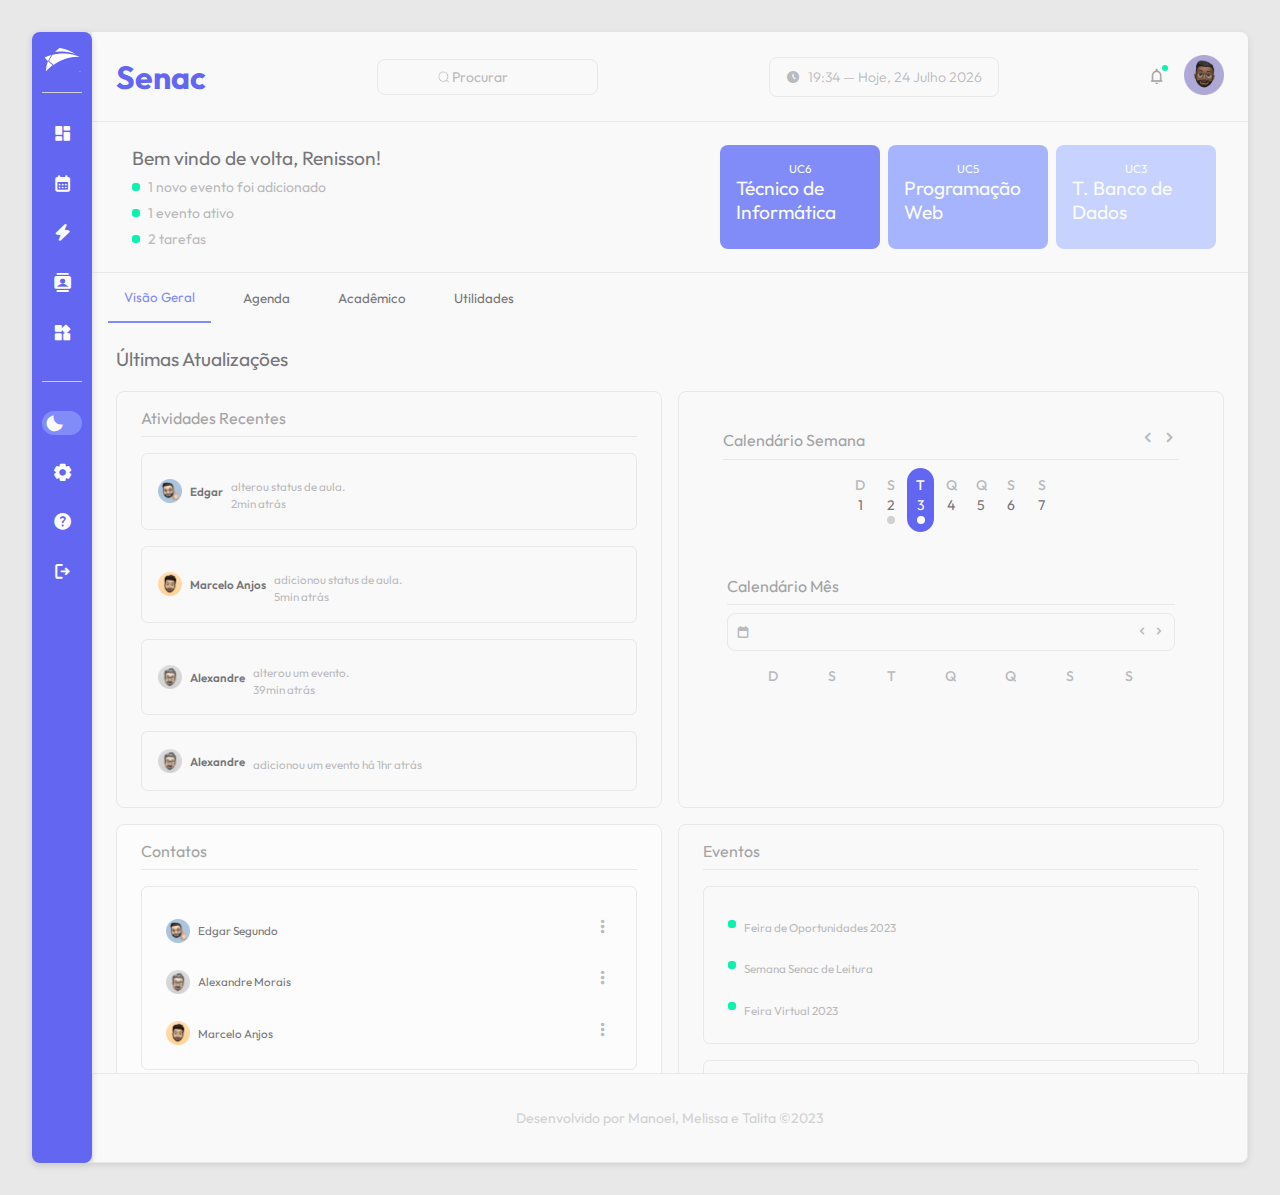
==== commit e574ecac: "media queries update" ====
--- a/index.html
+++ b/index.html
@@ -188,9 +188,9 @@
                         <div class="station__workbar">
                             <div class="station__tabs" id="station-tabs">
                                 <button class="station__tab active" onclick="switchScreen('overview')">
-                                    <span>Visão Geral</span>
-                                </button>
-                                <button class="station__tab" onclick="aulasDoDia(new Date().getDate())">
+                                    <span id="overview-ico">Visão Geral</span>
+                                </button>
+                                <button class="station__tab" onclick="switchScreen('agenda')">
                                     <span>Agenda</span>
                                 </button>
                                 <button class="station__tab" onclick="switchScreen('scholar')">
@@ -200,7 +200,7 @@
                                     <span>Utilidades</span>
                                 </button>
                             </div>
-                            <div class="station__tabs">
+                            <div class="station__tabs" id="agenda-buttons" style="display: none;">
                                 <button class="station__tab" onclick="professorOn.editar()">
                                     <span>+ Editar</span>
                                 </button>
--- a/assets/css/style.css
+++ b/assets/css/style.css
@@ -156,7 +156,6 @@
     display: grid;
     grid-template-columns: 3.75rem auto;
     margin: 2rem;
-    min-height: 100vh;
     border-radius: var(--rounded8);
     box-shadow: var(--shadow-dark);
     transition: grid-template-columns .5s ease-in-out;
@@ -549,7 +548,7 @@
 }
 
 .station__content{
-    max-height: 700px;
+    max-height: 750px;
     overflow: scroll;
     overflow-x: hidden;
 }
@@ -855,6 +854,9 @@
     border-radius: var(--rounded6);
 }
 
+.overview__content .card__sticky{
+    align-items: center;
+}
 
 .card__sticky img{
     height: 24px;
@@ -1102,10 +1104,8 @@
 /*--------------------------WORKSTATION CONTENT - ACADÊMICO ------------------------------*/
 .scholar__content{
     grid-row: 3/3;
-    display: flex;
-    align-items: start;
-    width: 100%;
-    height: max-content;
+    display: grid;
+    grid-template-columns: repeat(3, 1fr);
     padding: var(--p8) var(--p24);
     gap: .5rem;
     border-radius: var(--rounded8);
@@ -1134,8 +1134,6 @@
     display: flex;
     align-items: start;
     flex-direction: column;
-    width: 100%;
-    height: max-content;
     padding: var(--p16) var(--p24);
     gap: 1rem;
     border: 1px solid var(--gray-10);
@@ -1475,12 +1473,33 @@
 
 /*-------------------------- MEDIA QUERIES BREAKPOINTS ------------------------------*/
 
-@media screen and (max-width: 1024px){
+@media screen and (max-width: 1440px){
+    .scholar__content{
+        grid-template-columns: repeat(2, 1fr);
+    }
+
+    .tools__content{
+        flex-wrap: wrap;
+    }
+
+    .tools__content > div{
+        width: 100%;
+    }
+
+    .kanban__wrapper{
+        margin-inline: auto;
+    }
+
+    .station__container{
+        grid-template-columns: 1fr;
+    }
+
     .focus__bar{
         display: none;
     }
+
     .station__wrapper{
-        grid-column: 1/3;
+        grid-template-rows: repeat(3, auto);
     }
 
     #search{
@@ -1494,9 +1513,13 @@
         height: 12px;
         transform: translate(-6px, -6px);
     }
-}
-
-@media screen and (max-width: 942px){
+
+    .tools__content{
+        flex-direction: column;
+    }
+}
+
+@media screen and (max-width: 1024px){
     .date{
         display: none;
     }
@@ -1505,23 +1528,59 @@
         align-items: start;
         padding: 0 0 2rem 2rem;
     }
-/*     
+}
+
+@media screen and (max-width: 890px){
+    #app{
+        margin: 0;
+    }
     .sidebar{
-        position: fixed;
-        flex-direction: row;
-        top: 70vh;
-        left: 50vw;
-    }
-
-    .sidebar .sidebar__menu{
-        flex-direction: row;
-        width: fit-content;
-    }
-
-    #app{
+        border-radius: 0;
+    }
+
+    .search{
+        display: none;
+    }
+
+    .station__workbar{
+        flex-wrap: wrap;
+    }
+
+    .scholar__content{
         grid-template-columns: 1fr;
     }
-    */
+
+    .kanban__wrapper{
+        display: grid;
+        grid-template-columns: 1fr;
+        grid-template-rows: repeat(3, 1fr);
+        margin-inline: 0;
+        width: 100%;
+    }
+
+    .kanban__wrapper .card__title{
+        justify-content: space-between;
+    }
+
+    .tabs{
+        flex-wrap: wrap;
+    }
+
+    .overview__content{
+        grid-template-columns: 1fr;
+    }
+
+    .station__content{
+        max-height: none;
+    }
+}
+
+@media screen and (max-width: 640px){
+    .station__tabs{
+        width: 100%;
+        gap: 0;
+        justify-content: space-between;
+    }
 }
 
 
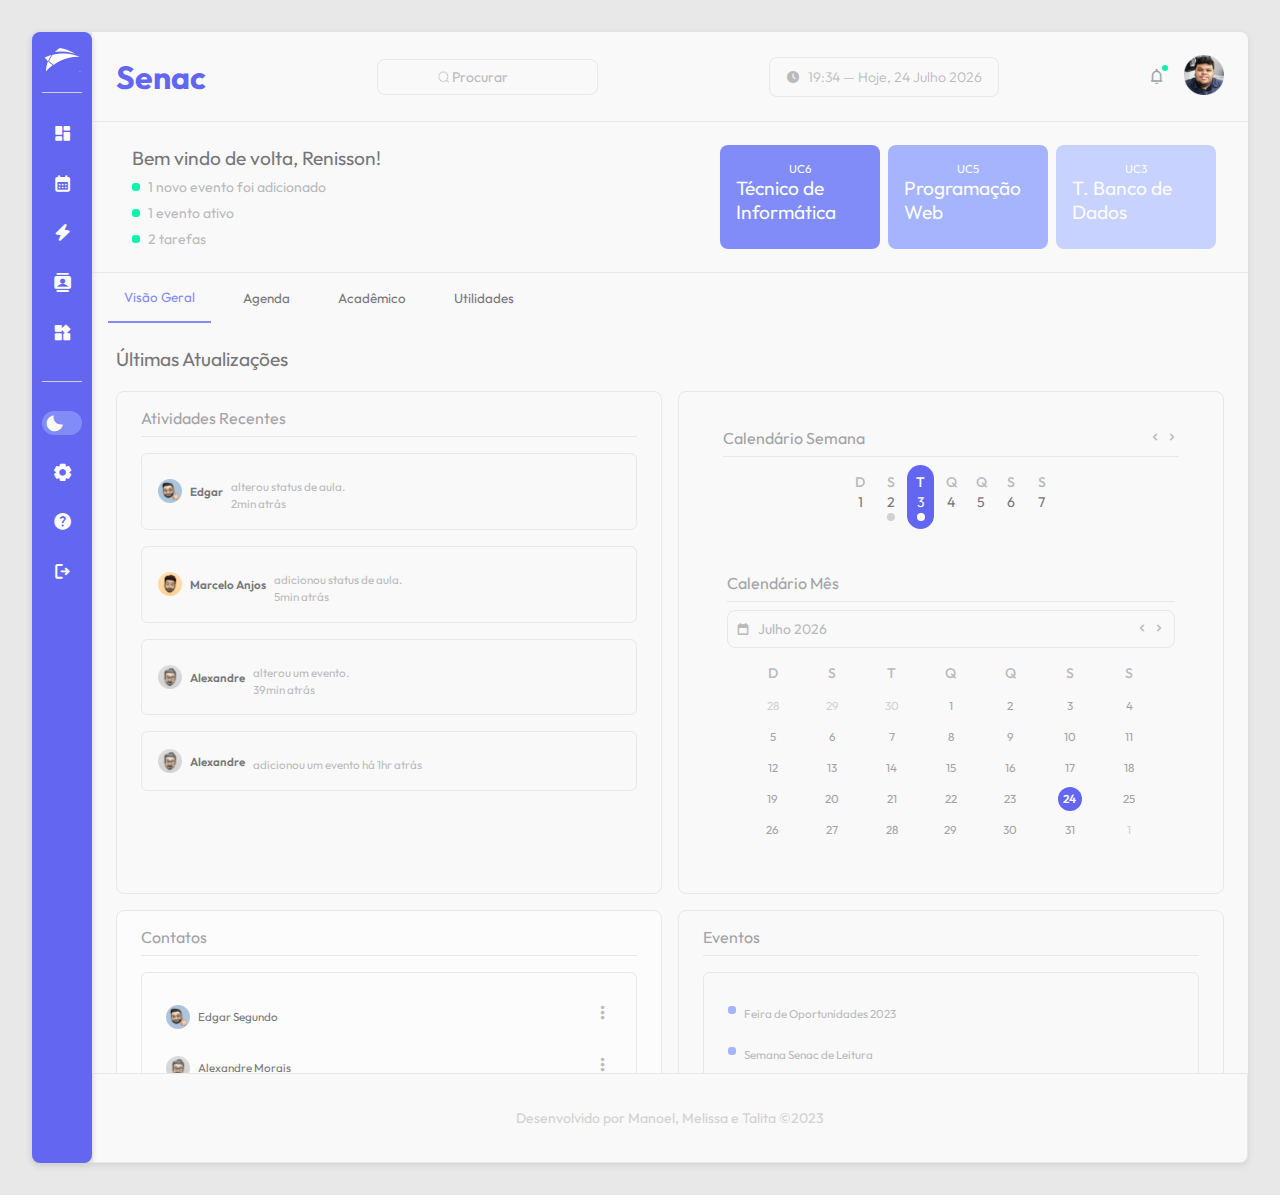
==== commit 62122739: "creating support interview" ====
--- a/index.html
+++ b/index.html
@@ -202,7 +202,7 @@
                             </div>
                             <div class="station__tabs" id="agenda-buttons" style="display: none;">
                                 <button class="station__tab" onclick="professorOn.editar()">
-                                    <span>+ Editar</span>
+                                    <span>Editar</span>
                                 </button>
                                 <div id="view">
                                     <button class="station__tab">
--- a/assets/css/style.css
+++ b/assets/css/style.css
@@ -1062,7 +1062,7 @@
     color: var(--gray-40);
 }
 
-.status__pendente{
+.status__a__começar{
     background-color: #fb71863a;
     color: var(--ui-red);
 }
@@ -1072,7 +1072,7 @@
     background-color:#0af2ac13;
 }
 
-.status__em_progresso{
+.status__em__andamento{
     color: var(--secondary-30);
     background-color: #f18c5228;
 }
@@ -1099,6 +1099,52 @@
     color: var(--ui-green);
     background-color:#0af2ac13;
     border-radius: var(--rounded8);
+}
+/*VIEW SEMANAL*/
+.agenda__weekly__view{
+    display: grid;
+    grid-template-columns: repeat(16, 1fr);
+    grid-template-rows: repeat(6, 1fr);
+    padding: var(--p20);
+    border: 1px solid red;
+    border-radius: var(--rounded16);
+}
+
+.agenda__weekly__label{
+    grid-column: 2/17;
+    display: grid;
+    grid-template-columns: repeat(15, 1fr);
+    font-size: var(--size-sm);
+    font-weight: var(--regular);
+    color: var(--gray-60);
+    border: 1px solid red;
+}
+
+.agenda__weekly__col{
+    grid-row: 2/7;
+    display: grid;
+    grid-template-rows: repeat(5, 1fr);
+    font-size: var(--size-sm);
+    font-weight: var(--regular);
+    color: var(--gray-60);
+    border: 1px solid red;
+}
+
+.agenda__weekly__data{
+    display: grid;
+    grid-template-columns: repeat(16, 1fr);
+    grid-row: repeat(5, 1fr);
+    grid-column: 2/17;
+    grid-row: 2/7;
+    font-size: var(--size-sm);
+    font-weight: var(--regular);
+    overflow: wrap;
+    color: var(--gray-60);
+}
+
+.agenda__weekly__data div{
+    
+    border: 1px solid red;
 }
 
 /*--------------------------WORKSTATION CONTENT - ACADÊMICO ------------------------------*/
@@ -1166,6 +1212,10 @@
     cursor: pointer;
 }
 
+.events__description .bullet__point{
+    background-color: var(--primary-30);
+}
+
 .events__mini__1 img{
     width: 80px;
     height: 80px;
@@ -1193,7 +1243,8 @@
     gap: .5rem;
 }
 
-.calendar__nav .current-date{
+.calendar__nav .current-date,
+.calendar__nav .current-date-overview{
     font-size: var(--size-sm);
     font-weight: var(--regular);
     color: var(--gray-30);
@@ -1222,7 +1273,8 @@
     text-align: center;
 }
 
-.calendar .calendar__days{
+.calendar .calendar__days,
+.calendar .calendar__days-overview{
     margin-bottom:var(--p16);
 }
 
@@ -1237,23 +1289,27 @@
     width: calc(100% / 7);
 }
 
-.calendar .calendar__days li{
+.calendar .calendar__days li,
+.calendar .calendar__days-overview li{
     font-size: var(--size-smx);
     margin-top: var(--p16);
     z-index: 1;
     cursor: pointer;
 }
 
-.calendar__days li.inactive{
+.calendar__days li.inactive,
+.calendar__days-overview li.inactive{
     color: var(--gray-20);
 }
 
-.calendar__days li.active{
+.calendar__days li.active,
+.calendar__days-overview li.active{
     font-weight: var(--semibold);
     color: var(--gray-0);
 }
 
-.calendar .calendar__days li::before{
+.calendar .calendar__days li::before,
+.calendar .calendar__days-overview li::before{
     position: absolute;
     content: '';
     height: 24px;
@@ -1265,11 +1321,13 @@
     transform: translate(-50%, -50%);
 }
 
-.calendar__days li:hover::before{
+.calendar__days li:hover::before,
+.calendar__days-overview li:hover::before{
     background: var(--primary-10);
 }
 
-.calendar__days li.active::before{
+.calendar__days li.active::before,
+.calendar__days-overview li.active::before{
     background: var(--primary-50);
 }
 
@@ -1347,6 +1405,7 @@
 }
 
 .navigate__btn span{
+    font-size: var(--size-sm);
     color: var(--gray-30);
     cursor: pointer;
 }
@@ -1581,6 +1640,17 @@
         gap: 0;
         justify-content: space-between;
     }
+    .tabs button{
+        width: 90%;
+        height: fit-content;
+    }
+
+    .agenda__row{
+        display: grid;
+        grid-template-columns: repeat(2,1fr);
+        width: 50%;
+        gap: .5rem;
+    }
 }
 
 
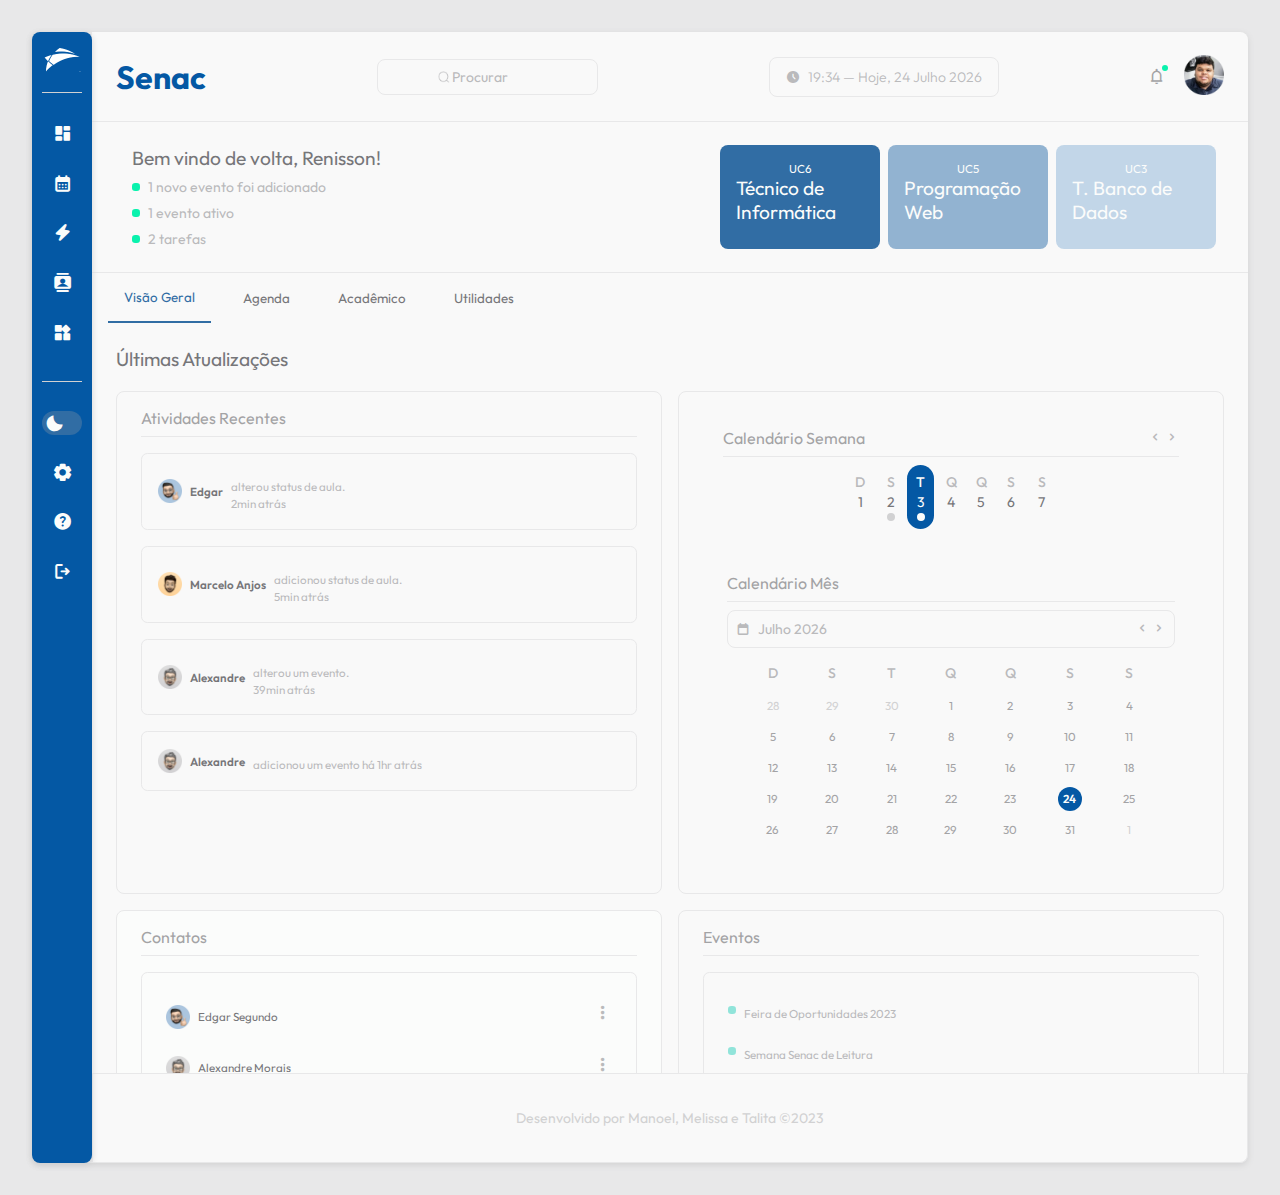
==== commit 36475845: "theme changes and more interface updates" ====
--- a/index.html
+++ b/index.html
@@ -200,9 +200,15 @@
                                     <span>Utilidades</span>
                                 </button>
                             </div>
-                            <div class="station__tabs" id="agenda-buttons" style="display: none;">
+                            <div class="station__tabs" id="agenda-buttons" style="display: none; gap: 1rem;">
                                 <button class="station__tab" onclick="professorOn.editar()">
                                     <span>Editar</span>
+                                </button>
+                                <button class="station__tab" style="display: none;">
+                                    <span>Confirmar</span>
+                                </button>
+                                <button class="station__tab" style="display: none;" onclick="aulasDoDia(new Date().getDate())">
+                                    <span>Cancelar</span>
                                 </button>
                                 <div id="view">
                                     <button class="station__tab">
--- a/assets/css/style.css
+++ b/assets/css/style.css
@@ -1,22 +1,22 @@
 @import url('https://fonts.googleapis.com/css2?family=Outfit:wght@300;400;500;600;700&display=swap');
 
 :root{
-    /* COLOR STYLES  ~ Tailwind Indigo*/
-    --primary-90: #312e81;
-    --primary-80: #3730a3;
-    --primary-70: #4338ca;
-    --primary-60: #4f46e5;
-    --primary-50: #6366f1; /*primary*/
-    --primary-40: #818cf8;
-    --primary-30: #a5b4fc;
-    --primary-20: #c7d2fe;
-    --primary-10: #e0e7ff;
+    /* COLOR STYLES */
+    --primary-90: #000B15;
+    --primary-80: #001930;
+    --primary-70: #002E58;
+    --primary-60: #003C72;
+    --primary-50: #0458A4; /*primary*/
+    --primary-40: #316DA4;
+    --primary-30: #92B3D1;
+    --primary-20: #C2D6E8;
+    --primary-10: #F3F9FF;
     
-    --secondary-50: #D64A52;
-    --secondary-40: #ED6B4F;
-    --secondary-30: #F18B52; /*secondary*/
-    --secondary-20: #F6BC91;
-    --secondary-10: #FEE2C2;
+    --secondary-50: #945911;
+    --secondary-40: #C67617;
+    --secondary-30: #F7941D; /*secondary*/
+    --secondary-20: #FABF77;
+    --secondary-10: #FDDFBB;
 
     --gray-100: #1A1A1F;
     --gray-90: #313135;
@@ -964,6 +964,10 @@
     color: var(--primary-40);
 }
 
+#agenda-buttons{
+    justify-content: end;
+}
+
 #view{
     position: relative;
 }
@@ -1213,7 +1217,7 @@
 }
 
 .events__description .bullet__point{
-    background-color: var(--primary-30);
+    background-color: var(--ui-blue);
 }
 
 .events__mini__1 img{
@@ -1632,14 +1636,19 @@
     .station__content{
         max-height: none;
     }
-}
-
-@media screen and (max-width: 640px){
+
     .station__tabs{
         width: 100%;
+    }
+}
+
+@media screen and (max-width: 640px){
+
+    .station__tabs{
         gap: 0;
         justify-content: space-between;
     }
+
     .tabs button{
         width: 90%;
         height: fit-content;
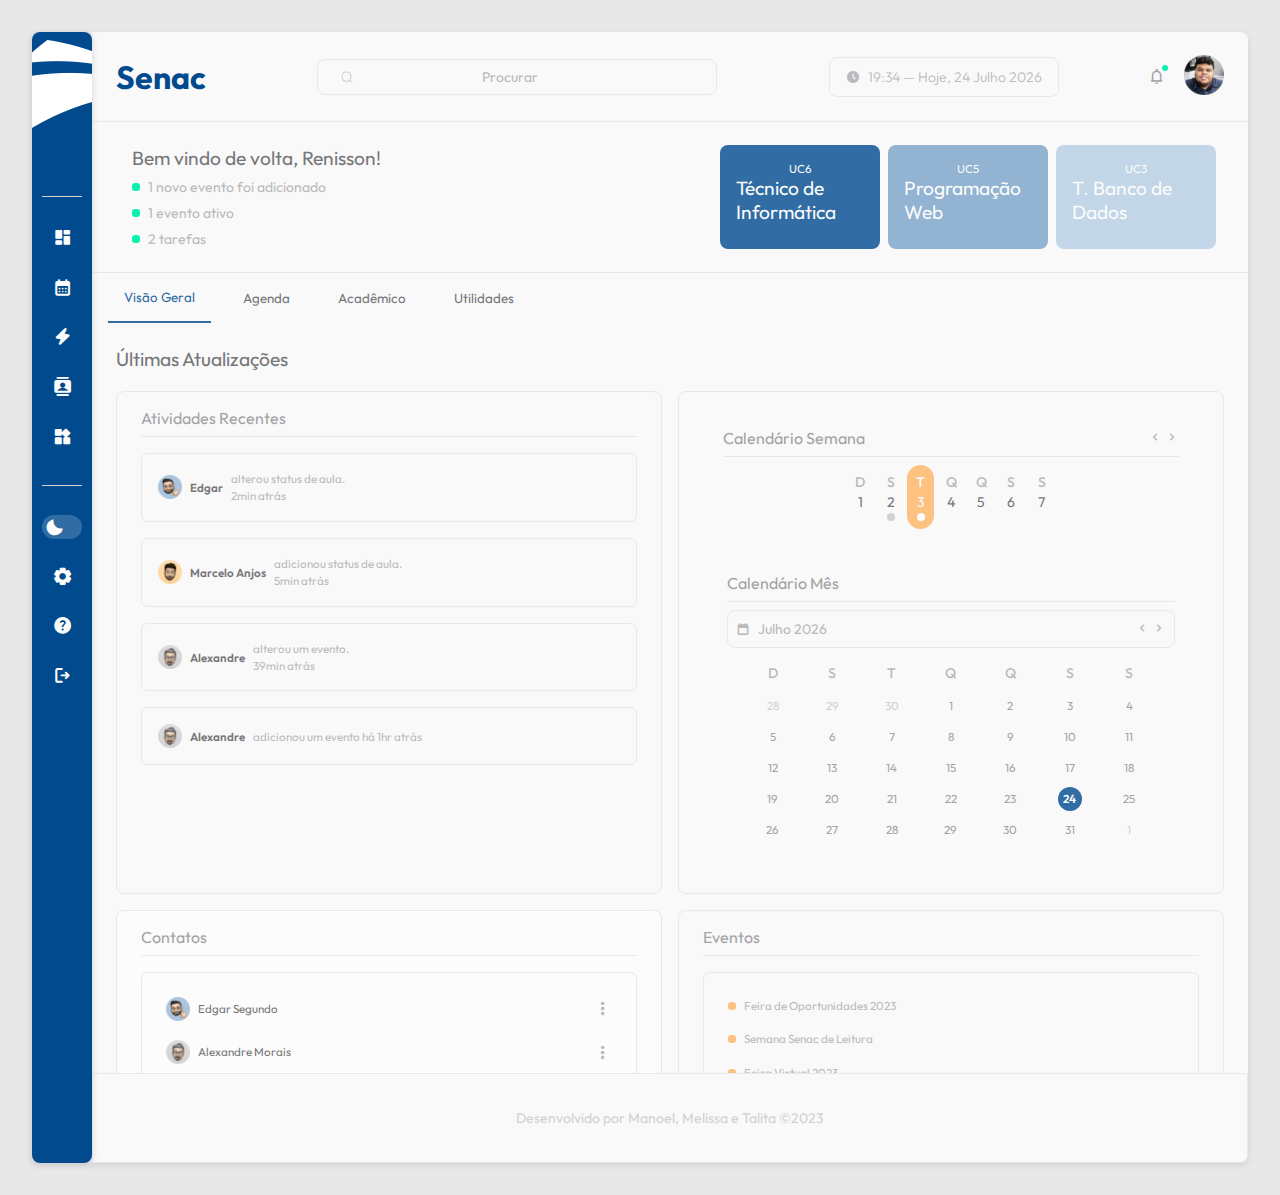
==== commit 47e3d624: "creating confirm editar" ====
--- a/index.html
+++ b/index.html
@@ -204,7 +204,7 @@
                                 <button class="station__tab" onclick="professorOn.editar()">
                                     <span>Editar</span>
                                 </button>
-                                <button class="station__tab" style="display: none;">
+                                <button class="station__tab" style="display: none;" onclick="professorOn.confirmarEditar()">
                                     <span>Confirmar</span>
                                 </button>
                                 <button class="station__tab" style="display: none;" onclick="aulasDoDia(new Date().getDate())">
--- a/assets/css/style.css
+++ b/assets/css/style.css
@@ -6,7 +6,7 @@
     --primary-80: #001930;
     --primary-70: #002E58;
     --primary-60: #003C72;
-    --primary-50: #0458A4; /*primary*/
+    --primary-50: #004A8D; /*primary*/
     --primary-40: #316DA4;
     --primary-30: #92B3D1;
     --primary-20: #C2D6E8;
@@ -15,7 +15,7 @@
     --secondary-50: #945911;
     --secondary-40: #C67617;
     --secondary-30: #F7941D; /*secondary*/
-    --secondary-20: #FABF77;
+    --secondary-20: #FDC180;
     --secondary-10: #FDDFBB;
 
     --gray-100: #1A1A1F;
@@ -92,15 +92,15 @@
 
 body .dark-theme{
 
-    --primary-10: #D1D7EE;
-    --primary-20: #c3d4f8;
-    --primary-30: #babbf5;
-    --primary-40: #b9aceb;
-    --primary-50: #7375f2; /*primary*/
-    --primary-60: #9294f5;
-    --primary-70: #a5b4fc;
-    --primary-80: #c7d2fe;
-    --primary-90: #e0e7ff;
+    --primary-10: #C2D6E8;
+    --primary-20: #aac7e0;
+    --primary-30: #82a9ce;
+    --primary-40: #6b97c0;
+    --primary-50: #004A8D; /*primary*/
+    --primary-60: #316DA4;
+    --primary-70: #92B3D1;
+    --primary-80: #C2D6E8;
+    --primary-90: #F3F9FF;
     
     --gray-100: #e0e7ff;
     --gray-90: #D1D7EE;
@@ -751,7 +751,6 @@
 
 .card__btn{
     width: 100%;
-    padding: 1.5rem;
     text-align: center;
     color: var(--gray-40);
     border: 1px solid var(--gray-5);
@@ -882,7 +881,6 @@
 .reminder__details{
     display: flex;
     align-items: center;
-    padding-top: var(--p8);
     gap: .5rem;
     line-height: 150%;
     font-size: var(--size-smx);
@@ -1203,6 +1201,23 @@
     gap: 1rem;
 }
 
+.card__btn__mini{
+    width: 100%;
+    text-align: center;
+    color: var(--gray-40);
+    border: 1px solid var(--gray-5);
+}
+
+.card__btn__mini button{
+    padding: var(--p16) var(--p24);
+    font-size: var(--size-sm);
+    font-weight: var(--semibold);
+    color: var(--gray-0);
+    border: none;
+    border-radius: var(--rounded8);
+    background-color: var(--primary-30);
+    cursor: pointer;
+}
 .events__description{
     display: flex;
     align-items: center;
@@ -1217,7 +1232,7 @@
 }
 
 .events__description .bullet__point{
-    background-color: var(--ui-blue);
+    background-color: var(--secondary-20);
 }
 
 .events__mini__1 img{
@@ -1327,12 +1342,12 @@
 
 .calendar__days li:hover::before,
 .calendar__days-overview li:hover::before{
-    background: var(--primary-10);
+    background: var(--primary-20);
 }
 
 .calendar__days li.active::before,
 .calendar__days-overview li.active::before{
-    background: var(--primary-50);
+    background: var(--primary-40);
 }
 
 
@@ -1349,6 +1364,7 @@
     flex-direction: column;
     align-items: center;
     gap: 2px;
+    padding: var(--p8);
     border-radius: var(--rounded16);
     cursor: pointer;
 }
@@ -1379,11 +1395,11 @@
 }
 
 .week__group .future .dot__label{
-    background-color: var(--primary-50);
+    background-color: var(--secondary-30);
 }
 
 .week__group .active{
-    background-color: var(--primary-50);
+    background-color: var(--secondary-20);
 }
 
 .week__group .active .day__label,
@@ -1393,7 +1409,7 @@
 
 .days__group:hover{
     color: var(--gray-10);
-    background-color: var(--primary-10);
+    background-color: var(--secondary-10);
 }
 
 .days__group:hover .day__label{
@@ -1405,7 +1421,7 @@
 }
 
 .days__group:hover .dot__label{
-    background-color: var(--primary-10);
+    background-color: var(--secondary-10);
 }
 
 .navigate__btn span{
@@ -1417,10 +1433,6 @@
 .week__group{
     display: grid;
     grid-template-columns: repeat(7, 1fr);
-}
-
-.days__group{
-    padding: var(--p8);
 }
 
 .contacts{
@@ -1566,12 +1578,12 @@
     }
 
     #search{
-        min-width: 10rem;
+        min-width: 25rem;
         max-width: 30rem;
         width: fit-content;
     }
     .search__ico{
-        left: 34%;
+        left: 12%;
         width: 12px;
         height: 12px;
         transform: translate(-6px, -6px);
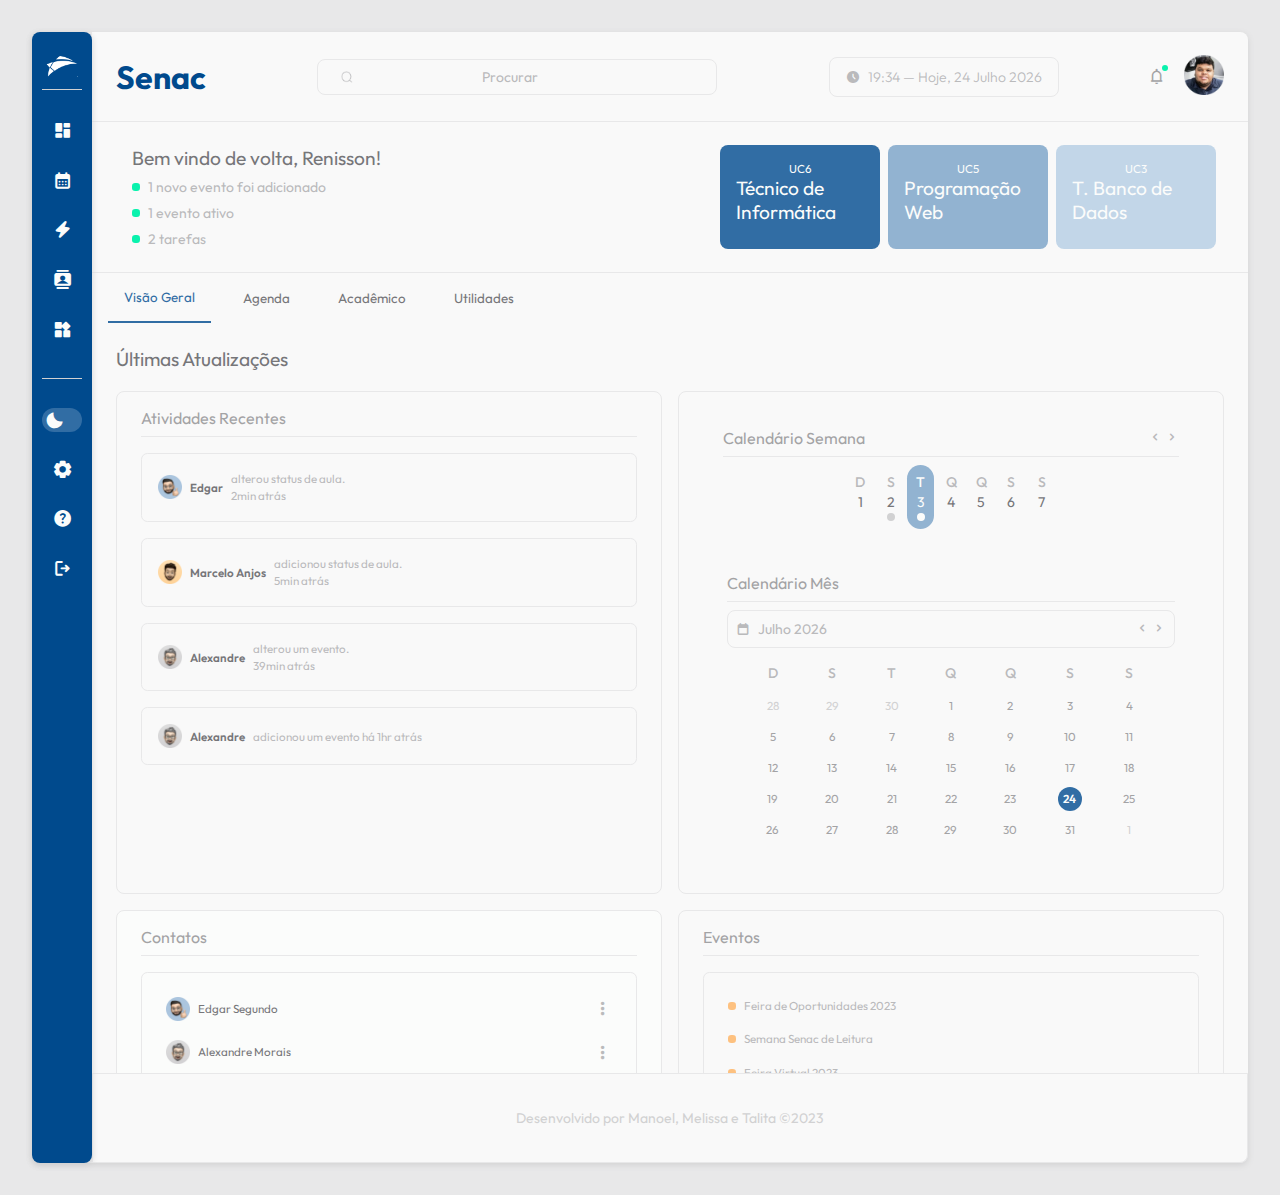
==== commit b27cd8e3: "new aula function add" ====
--- a/index.html
+++ b/index.html
@@ -201,10 +201,13 @@
                                 </button>
                             </div>
                             <div class="station__tabs" id="agenda-buttons" style="display: none; gap: 1rem;">
+                                <button class="station__tab" onclick="professorOn.newAula()">
+                                    <span>Nova Aula</span>
+                                </button>
                                 <button class="station__tab" onclick="professorOn.editar()">
                                     <span>Editar</span>
                                 </button>
-                                <button class="station__tab" style="display: none;" onclick="professorOn.confirmarEditar()">
+                                <button class="station__tab" id="confirm-button" style="display: none">
                                     <span>Confirmar</span>
                                 </button>
                                 <button class="station__tab" style="display: none;" onclick="aulasDoDia(new Date().getDate())">
--- a/assets/css/style.css
+++ b/assets/css/style.css
@@ -315,6 +315,11 @@
     border: 1px solid var(--gray-20);
 }
 
+.sidebar .img img:first-child{
+    width: 2rem;
+    padding-top: 1rem;
+}
+
 .sidebar:hover img:nth-child(1),
 .sidebar .img img:nth-child(2){
     display: none;
@@ -548,6 +553,8 @@
 }
 
 .station__content{
+    display: flex;
+    flex-direction: column;
     max-height: 750px;
     overflow: scroll;
     overflow-x: hidden;
@@ -1038,12 +1045,18 @@
     font-size: var(--size-md);
     font-weight: var(--regular);
     color: var(--gray-60);
+    order: 1;
 }
 
 .agenda__label{
     font-size: var(--size-sm);
     font-weight: var(--regular);
     color: var(--gray-60);
+    order: 2;
+}
+
+.agenda__data{
+    order: 4;
 }
 
 .agenda__data div{
@@ -1077,6 +1090,10 @@
 .status__em__andamento{
     color: var(--secondary-30);
     background-color: #f18c5228;
+}
+
+#new-aula{
+    order: 3;
 }
 
 .reminder__label__red{
@@ -1399,7 +1416,7 @@
 }
 
 .week__group .active{
-    background-color: var(--secondary-20);
+    background-color: var(--primary-30);
 }
 
 .week__group .active .day__label,
@@ -1409,7 +1426,7 @@
 
 .days__group:hover{
     color: var(--gray-10);
-    background-color: var(--secondary-10);
+    background-color: var(--primary-40);
 }
 
 .days__group:hover .day__label{
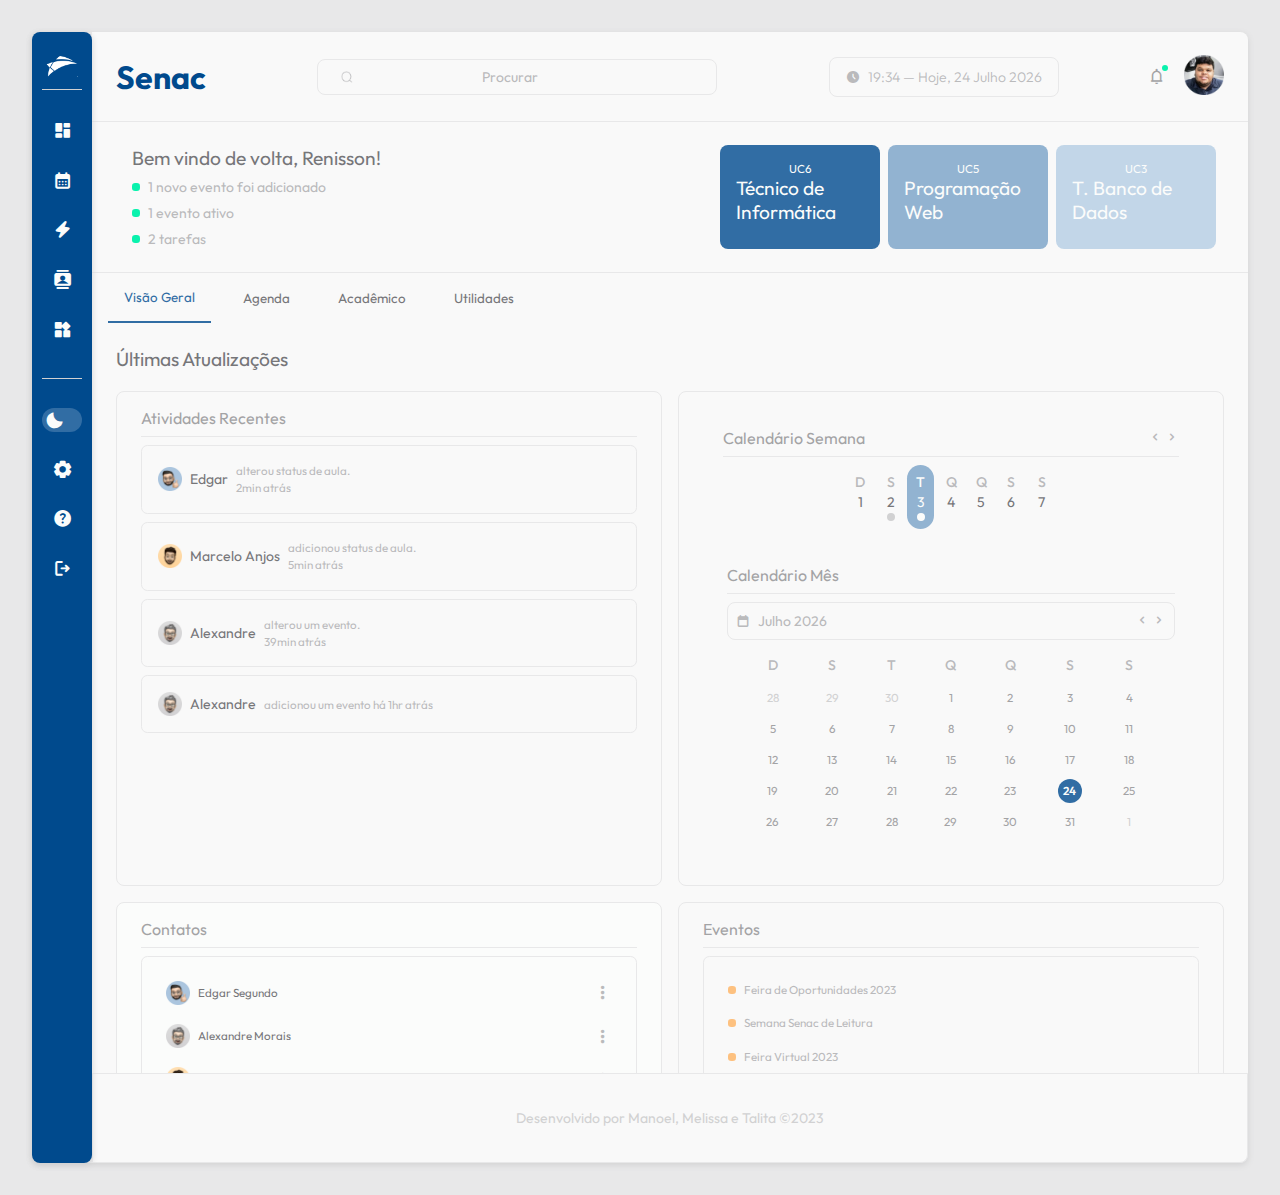
==== commit e381bb4f: "media queries fixes" ====
--- a/index.html
+++ b/index.html
@@ -202,7 +202,7 @@
                             </div>
                             <div class="station__tabs" id="agenda-buttons" style="display: none; gap: 1rem;">
                                 <button class="station__tab" onclick="professorOn.newAula()">
-                                    <span>Nova Aula</span>
+                                    <span>Adicionar</span>
                                 </button>
                                 <button class="station__tab" onclick="professorOn.editar()">
                                     <span>Editar</span>
@@ -319,7 +319,7 @@
                             <input type="checkbox" class="checkbox">
                             <div class="description">
                                 <p class="reminder__title">
-                                    Atualizar Cronograma
+                                    Checar feriados
                                 </p>
                                 <p class="reminder__details">
                                     <span class="material-symbols-rounded agenda">
--- a/assets/css/style.css
+++ b/assets/css/style.css
@@ -533,7 +533,7 @@
 }
 
 .notifications:hover{
-    background-color: var(--gray-10);
+    background-color: var(--primary-20);
     cursor: pointer;
 }
 
@@ -756,6 +756,12 @@
     border: none;
 }
 
+.focus__bar .card__btn button{
+    width: 90%;
+    margin-top: 1rem;
+    text-align: center;
+}
+
 .card__btn{
     width: 100%;
     text-align: center;
@@ -824,17 +830,16 @@
     width: 24px;
     height: 24px;
     color: var(--gray-0);
-    background-color: var(--primary-40);
+    background-color: var(--secondary-20);
     border-radius: var(--rounded16);
     border: none;
     cursor: pointer;
 }
 
 .add__contacts span:hover{
-    background-color: var(--primary-50);
+    background-color: var(--secondary-30);
     box-shadow: var(--shadow-indigo);
 }
-
 
 .edit__ico{
     color: var(--gray-30);
@@ -881,7 +886,8 @@
 }
 
 .reminder__title{
-    font-weight: var(--semibold);
+    font-size: var(--size-sm);
+    font-weight: var(--regular);
     color: var(--gray-60);
 }
 
@@ -1200,7 +1206,7 @@
     align-items: start;
     flex-direction: column;
     padding: var(--p16) var(--p24);
-    gap: 1rem;
+    gap: .5rem;
     border: 1px solid var(--gray-10);
     border-radius: var(--rounded8);
 }
@@ -1570,18 +1576,6 @@
         grid-template-columns: repeat(2, 1fr);
     }
 
-    .tools__content{
-        flex-wrap: wrap;
-    }
-
-    .tools__content > div{
-        width: 100%;
-    }
-
-    .kanban__wrapper{
-        margin-inline: auto;
-    }
-
     .station__container{
         grid-template-columns: 1fr;
     }
@@ -1606,9 +1600,6 @@
         transform: translate(-6px, -6px);
     }
 
-    .tools__content{
-        flex-direction: column;
-    }
 }
 
 @media screen and (max-width: 1024px){
